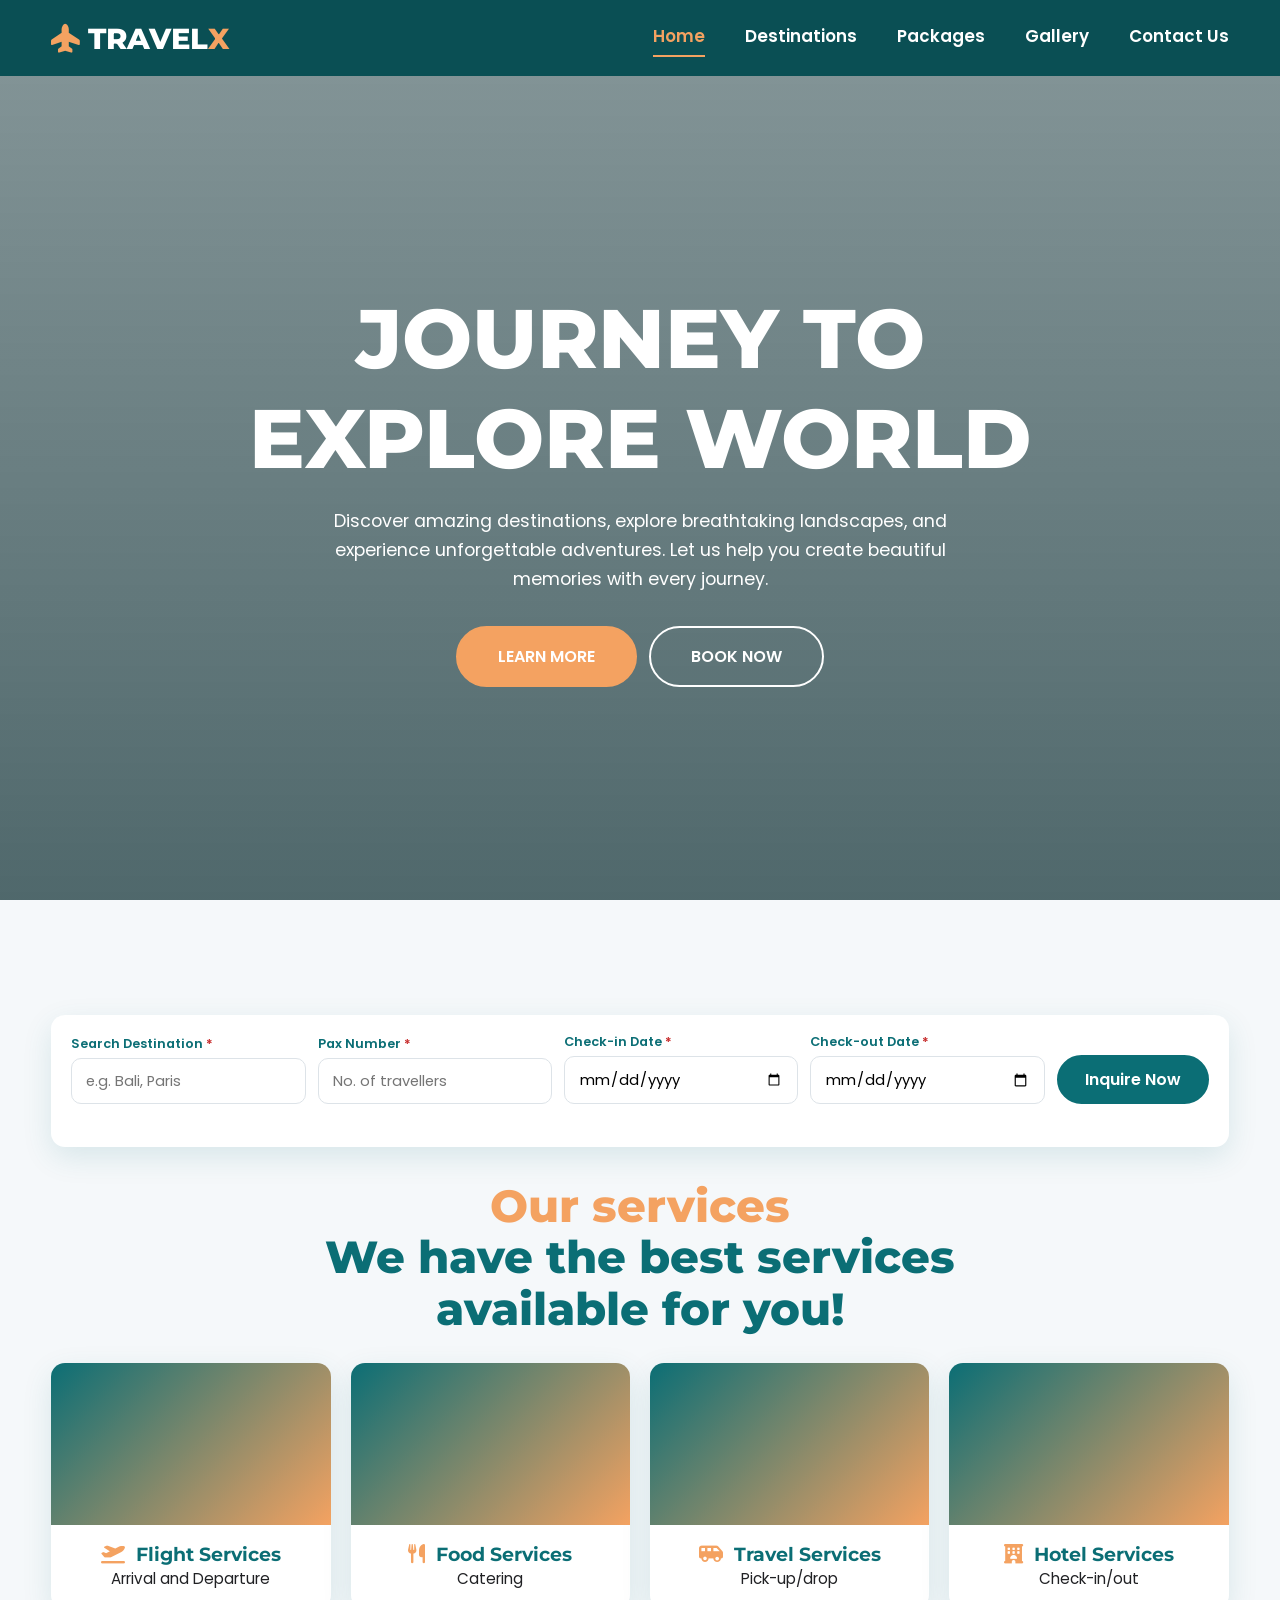
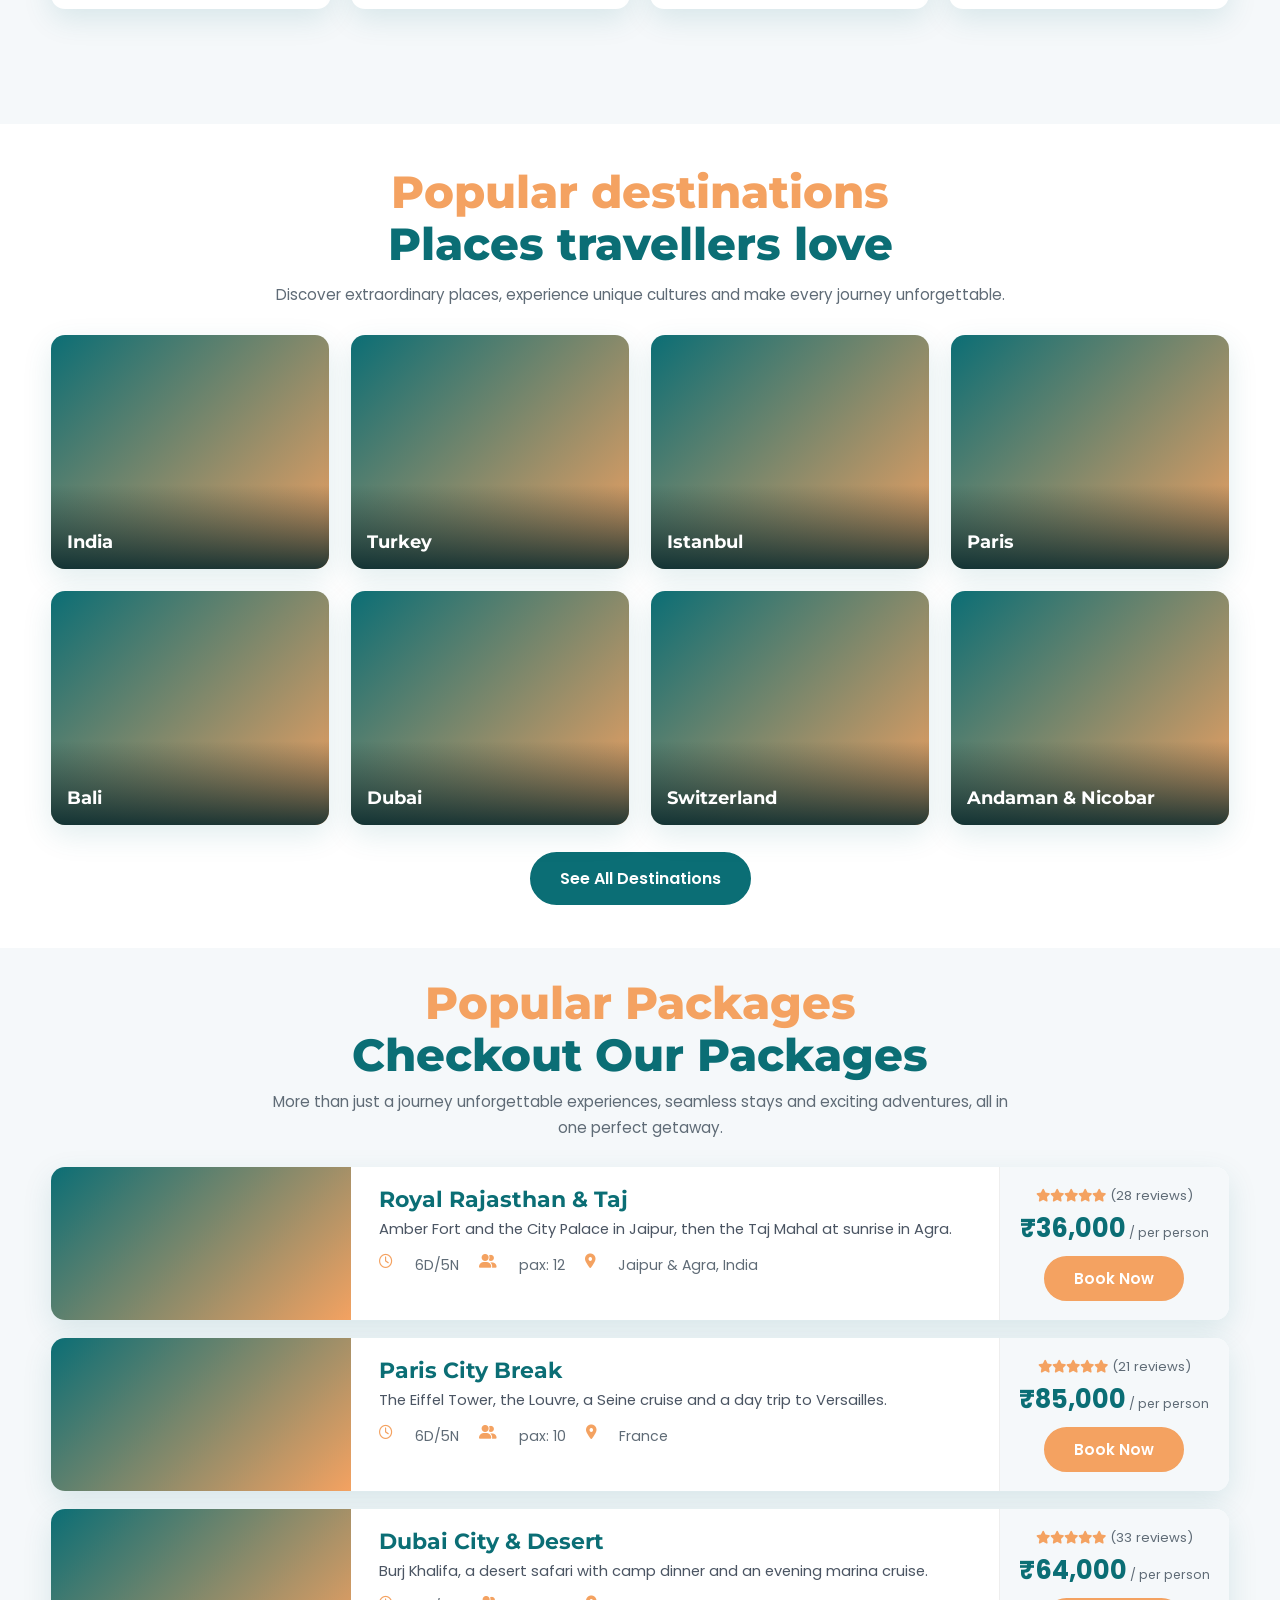
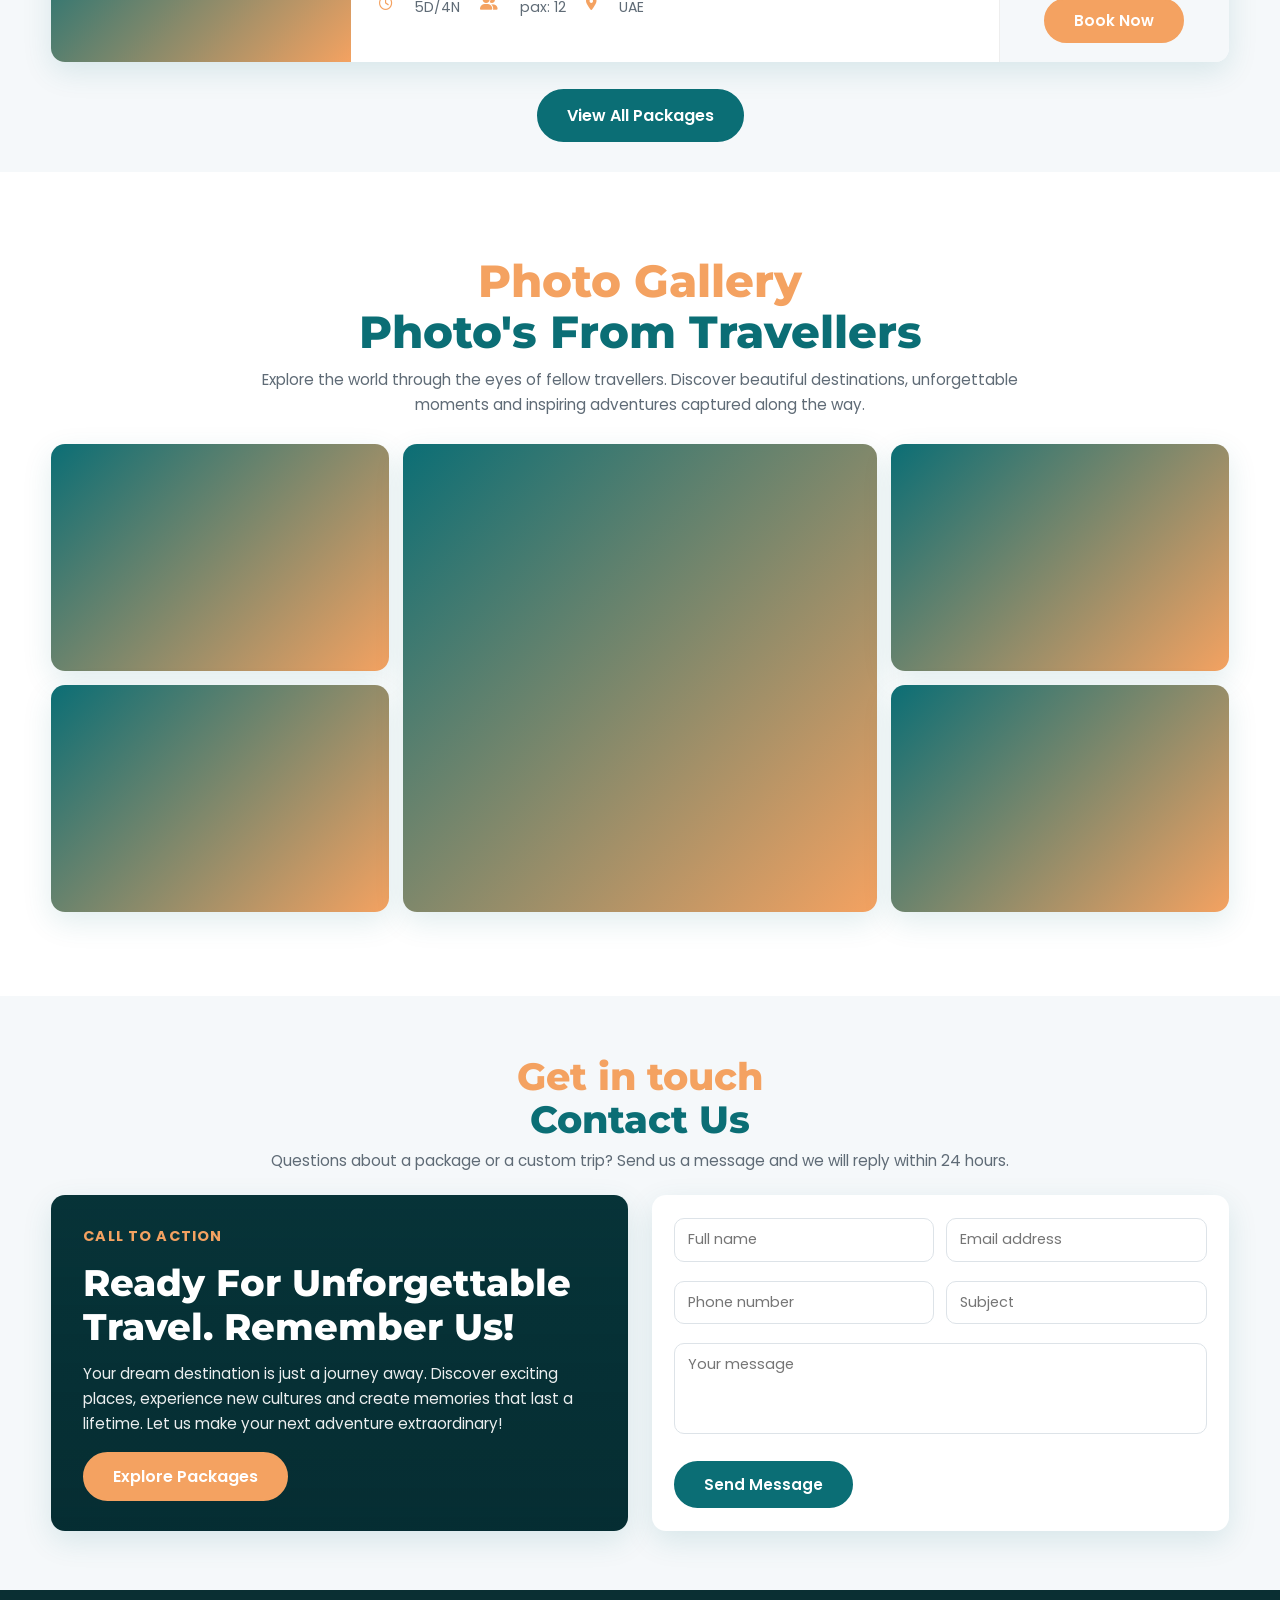
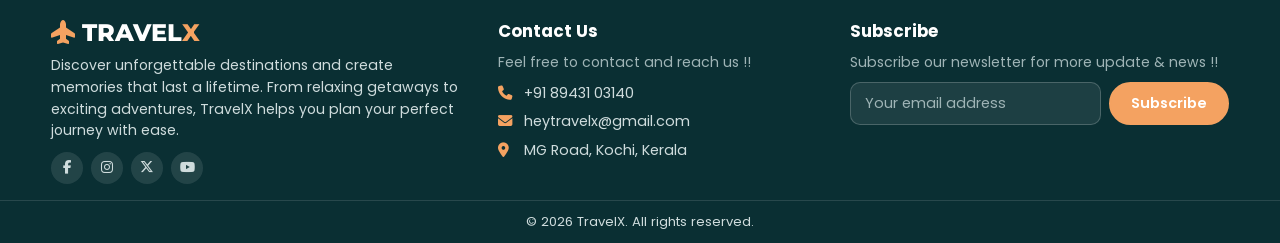
==== index.html @ 70c94019 "Initial commit - TravelX travel website" ====
<!DOCTYPE html>
<html lang="en">
<head>
<meta charset="UTF-8">
<meta name="viewport" content="width=device-width, initial-scale=1">
<title>Home | TravelX</title>
<meta name="description" content="TravelX – handcrafted travel packages and destinations worldwide.">
<link rel="icon" href="data:image/svg+xml,<svg xmlns=%22http://www.w3.org/2000/svg%22 viewBox=%220 0 100 100%22><text y=%22.9em%22 font-size=%2290%22>✈️</text></svg>">
<link rel="preconnect" href="https://fonts.googleapis.com">
<link rel="preconnect" href="https://fonts.gstatic.com" crossorigin>
<link href="https://fonts.googleapis.com/css2?family=Montserrat:wght@600;700;800&family=Poppins:wght@400;500;600&display=swap" rel="stylesheet">
<link rel="stylesheet" href="https://cdnjs.cloudflare.com/ajax/libs/font-awesome/6.5.1/css/all.min.css">
<link rel="stylesheet" href="assets/css/style.css">
</head>
<body>
<div id="site-header"></div>
<main>
<section class="hero" id="home" style="--img:url('https://images.unsplash.com/photo-1507525428034-b723cf961d3e?auto=format&fit=crop&w=1920&q=75')">
 <video class="hero-video" autoplay muted loop playsinline preload="auto" disablepictureinpicture aria-hidden="true" tabindex="-1" poster="https://images.unsplash.com/photo-1507525428034-b723cf961d3e?auto=format&fit=crop&w=1920&q=75">
  <source src="assets/video/home.mp4" type="video/mp4">
 </video>
 <div class="container"><h1 class="hero-title"><span class="line">Journey to</span><span class="line">explore world</span></h1>
 <p>Discover amazing destinations, explore breathtaking landscapes, and experience unforgettable adventures. Let us help you create beautiful memories with every journey.</p>
 <a class="btn lg" href="#enquiry">Learn More</a><a class="btn lg ghost" href="packages.html">Book Now</a></div>
</section>
<section class="enquiry" id="enquiry"><div class="container">
 <form class="enq-form reveal" id="inquiry-form" novalidate>
  <div><label for="dest">Search Destination <span class="req">*</span></label><input id="dest" name="dest" type="text" placeholder="e.g. Bali, Paris"></div>
  <div><label for="pax">Pax Number <span class="req">*</span></label><input id="pax" name="pax" type="number" min="1" max="50" placeholder="No. of travellers"></div>
  <div><label for="checkin">Check-in Date <span class="req">*</span></label><input id="checkin" name="checkin" type="date"></div>
  <div><label for="checkout">Check-out Date <span class="req">*</span></label><input id="checkout" name="checkout" type="date"></div>
  <button class="btn pri" type="submit">Inquire Now</button>
  <p class="enq-msg" role="alert"></p>
 </form>
 <div class="title"><span>Our services</span><h2>We have the best services available for you!</h2></div>
 <div class="grid services">
  <article class="card reveal"><div class="img"><img src="https://images.unsplash.com/photo-1436491865332-7a61a109cc05?auto=format&fit=crop&w=700&q=70" alt="Flight Services" loading="lazy"></div><div class="body"><h3><i class="fa-solid fa-plane-departure"></i> Flight Services</h3><p>Arrival and Departure</p></div></article>
  <article class="card reveal"><div class="img"><img src="https://images.unsplash.com/photo-1414235077428-338989a2e8c0?auto=format&fit=crop&w=700&q=70" alt="Food Services" loading="lazy"></div><div class="body"><h3><i class="fa-solid fa-utensils"></i> Food Services</h3><p>Catering</p></div></article>
  <article class="card reveal"><div class="img"><img src="https://images.unsplash.com/photo-1449965408869-eaa3f722e40d?auto=format&fit=crop&w=700&q=70" alt="Travel Services" loading="lazy"></div><div class="body"><h3><i class="fa-solid fa-van-shuttle"></i> Travel Services</h3><p>Pick-up/drop</p></div></article>
  <article class="card reveal"><div class="img"><img src="https://images.unsplash.com/photo-1566073771259-6a8506099945?auto=format&fit=crop&w=700&q=70" alt="Hotel Services" loading="lazy"></div><div class="body"><h3><i class="fa-solid fa-hotel"></i> Hotel Services</h3><p>Check-in/out</p></div></article>
 </div></div></section>
<section class="section" id="popular"><div class="container">
 <div class="title"><span>Popular destinations</span><h2>Places travellers love</h2><p>Discover extraordinary places, experience unique cultures and make every journey unforgettable.</p></div>
 <div class="loc-grid" id="home-dest"></div>
 <div class="center"><a class="btn pri" href="destinations.html?all=1">See All Destinations</a></div></div></section>
<section class="section alt pk-sec" id="featured"><div class="container">
 <div class="title"><span>Popular Packages</span><h2>Checkout Our Packages</h2><p>More than just a journey unforgettable experiences, seamless stays and exciting adventures, all in one perfect getaway.</p></div>
 <div class="pk-grid" id="home-pkg"></div>
 <div class="center"><button class="btn pri" id="home-pk-all" type="button" aria-expanded="false" aria-controls="home-pk-more">View All Packages</button></div></div></section>
<section class="section hide" id="home-pk-more"><div class="container">
 <div class="pk-grid" id="home-pk-rest"></div></div></section>
<section class="section" id="home-gallery"><div class="container">
 <div class="title"><span>Photo Gallery</span><h2>Photo's From Travellers</h2><p>Explore the world through the eyes of fellow travellers. Discover beautiful destinations, unforgettable moments and inspiring adventures captured along the way.
</p></div>
 <div class="gal5" id="home-gal"></div></div></section>
<section class="section alt" id="contact"><div class="container">
 <div class="title"><span>Get in touch</span><h2>Contact Us</h2><p>Questions about a package or a custom trip? Send us a message and we will reply within 24 hours.</p></div>
 <div class="cgrid">
  <aside class="cta" style="--img:url('https://images.unsplash.com/photo-1507525428034-b723cf961d3e?auto=format&fit=crop&w=1000&q=70')">
   <span class="eyebrow">Call To Action</span>
   <h2>Ready For Unforgettable Travel. Remember Us!</h2>
   <p>Your dream destination is just a journey away. Discover exciting places, experience new cultures   and create memories that last a lifetime. Let us make your next adventure extraordinary!
</p>
   <a class="btn" href="#featured">Explore Packages</a>
  </aside>
  <form id="contact-form" novalidate>
   <div class="fld"><input name="name" type="text" placeholder="Full name" aria-label="Full name"><span class="err"></span></div>
   <div class="fld"><input name="email" type="email" placeholder="Email address" aria-label="Email address"><span class="err"></span></div>
   <div class="fld"><input name="phone" type="tel" placeholder="Phone number" aria-label="Phone number"><span class="err"></span></div>
   <div class="fld"><input name="subject" type="text" placeholder="Subject" aria-label="Subject"><span class="err"></span></div>
   <div class="fld wide"><textarea name="message" rows="3" placeholder="Your message" aria-label="Your message"></textarea><span class="err"></span></div>
   <button class="btn pri" type="submit">Send Message</button>
   <p class="ok" role="status"></p>
  </form>
 </div></div></section>
</main>
<div class="modal" id="inq-modal" role="dialog" aria-modal="true" aria-labelledby="inq-title">
 <div class="modal-box">
  <div class="modal-ic"><i class="fa-solid fa-check"></i></div>
  <h2 id="inq-title">Your Travel Inquiry Has Been Submitted!</h2>
  <p>Thank you for choosing TravelX. Our travel consultant will contact you shortly with the best available packages.</p>
  <ul class="modal-sum">
   <li><span>Destination</span><b id="m-dest"></b></li>
   <li><span>Travellers</span><b id="m-pax"></b></li>
   <li><span>Check-in</span><b id="m-in"></b></li>
   <li><span>Check-out</span><b id="m-out"></b></li>
  </ul>
  <button class="btn pri" id="inq-back" type="button">Back to Home</button>
 </div>
</div>
<div id="site-footer"></div>
<script src="assets/js/script.js"></script>
</body>
</html>
---- assets/css/style.css ----
/* TravelX shared stylesheet (all pages) */
:root{--p:#0B6E75;--pd:#0A4F54;--s:#F4A261;--bg:#fff;--t:#202124;--l:#F5F8FA;--r:14px;--sh:0 10px 30px rgba(11,110,117,.12)}
*{box-sizing:border-box;margin:0;padding:0}
html{scroll-behavior:smooth}
body{font-family:'Poppins',sans-serif;color:var(--t);background:var(--bg);line-height:1.65}
h1,h2,h3{font-family:'Montserrat',sans-serif;font-weight:700;line-height:1.2}
img{max-width:100%;display:block}a{text-decoration:none;color:inherit}ul{list-style:none}
:focus-visible{outline:3px solid var(--s);outline-offset:2px}
.container{width:min(1180px,92%);margin:auto}
.section{padding:90px 0}.alt{background:var(--l)}.hide{display:none!important}
.title{text-align:center;max-width:620px;margin:0 auto 48px}
.title span{color:var(--s);font-weight:600;font-size:.85rem}
.title h2{font-size:2.4rem;color:var(--p);margin:6px 0 10px}
.center{text-align:center;margin-top:40px}

/* Buttons */
.btn{display:inline-block;padding:12px 28px;border-radius:50px;border:2px solid var(--s);background:var(--s);color:#fff;font:600 1rem 'Poppins',sans-serif;cursor:pointer;transition:.3s}
.btn:hover{transform:translateY(-3px);box-shadow:0 8px 20px rgba(244,162,97,.4)}
.btn.ghost{background:transparent;border-color:#fff}.btn.ghost:hover{background:#fff;color:var(--p)}
.btn.lg{padding:16px 40px;text-transform:uppercase}
.btn.pri{background:var(--p);border-color:var(--p)}.btn.pri:hover{box-shadow:0 8px 20px rgba(11,110,117,.35)}

/* Header: one formal row (logo left, menu right), sticky, solid dark teal */
#site-header{position:sticky;top:0;z-index:50}
.header{background:var(--pd);color:#fff;transition:box-shadow .3s}
.header.solid{box-shadow:0 4px 18px rgba(0,0,0,.25)}
.nav{display:flex;justify-content:space-between;align-items:center;height:76px}
.logo{font:800 1.8rem 'Montserrat',sans-serif;text-transform:uppercase;color:#fff}
.logo i,.logo span{color:var(--s)}
#menu{display:flex;gap:40px}
#menu a{color:#fff;font-weight:600;font-size:1.05rem;padding:4px 0;border-bottom:2px solid transparent;transition:.3s}
#menu a:hover,#menu a.active{color:var(--s);border-color:var(--s)}
.burger{display:none;position:relative;z-index:2;background:none;border:0;color:#fff;font-size:1.6rem;cursor:pointer}

/* Hero & banner */
.hero,.banner{color:#fff;text-align:center;background:linear-gradient(rgba(5,40,45,.55),rgba(5,40,45,.7)),var(--img) center/cover}
.hero{min-height:calc(100vh - 76px);min-height:calc(100svh - 76px);display:flex;align-items:center;padding:70px 0;position:relative;overflow:hidden;background:var(--img) center/cover} /* --img = fallback photo */
.hero-video{position:absolute;inset:0;z-index:0;width:100%;height:100%;object-fit:cover;pointer-events:none;transform:translateZ(0);opacity:0;transition:opacity 1.5s ease}
.hero-video.ready{opacity:1}
.hero::before{content:"";position:absolute;inset:0;z-index:1;pointer-events:none;background:linear-gradient(rgba(5,40,45,.5),rgba(5,40,45,.7))} /* dark overlay */
.hero .container{position:relative;z-index:2}
/* Smooth fade + slide-up: heading lines on load (and again on hover), then text and buttons.
   Buttons use "backwards" (not "both") so the end state doesn't block their hover lift. */
@keyframes rise{from{opacity:0;transform:translateY(32px)}to{opacity:1;transform:none}}
.hero-title{display:inline-block;cursor:default}
.hero-title .line{display:block;animation:rise .9s cubic-bezier(.22,1,.36,1) both}
.hero-title .line:nth-child(2){animation-delay:.15s}
.hero p,.hero .btn{animation:rise .9s cubic-bezier(.22,1,.36,1) .5s backwards}
.hero h1{font-size:clamp(2.4rem,6.5vw,5.2rem);font-weight:800;text-transform:uppercase}
.hero p{max-width:700px;margin:18px auto 32px;font-size:1.1rem}
.hero .btn+.btn{margin-left:12px}
.banner{padding:90px 0 80px}.banner h1{font-size:clamp(2.2rem,5vw,3.4rem)}.banner p{max-width:560px;margin:10px auto 0}

/* Forms */
input,select,textarea{width:100%;padding:13px 16px;border:1.5px solid #dde3e8;border-radius:10px;font:inherit;background:#fff}
input:focus,select:focus,textarea:focus{outline:0;border-color:var(--p)}
.toolbar{max-width:480px;margin:0 auto 24px} /* old destination search box: delete if no page uses it */

/* Enquiry + services: sized with vh so the whole block fits one screen under the header */
.enquiry{min-height:calc(100vh - 76px);min-height:calc(100svh - 76px);display:flex;align-items:center;padding:3vh 0;background:var(--l);scroll-margin-top:76px}
.enq-form{display:grid;grid-template-columns:repeat(4,1fr) auto;gap:12px;align-items:end;background:#fff;padding:16px 20px;border-radius:var(--r);box-shadow:var(--sh);margin-bottom:clamp(16px,4vh,34px)}
.enq-form>div{min-width:0}
.enq-form label{display:block;margin-bottom:4px;font-size:.8rem;font-weight:600;color:var(--p)}
.enq-form input{padding:10px 14px;font-size:.92rem}.enq-form .btn{padding:10px 26px}
.req{color:#c62828}
.enq-msg{grid-column:1/-1;min-height:1.1em;color:#c62828;font-size:.82rem}
.enquiry .title{max-width:820px;margin-bottom:clamp(14px,3.5vh,28px)}
.enquiry .title span{font-size:clamp(.9rem,2vh,1.1rem);font-weight:700}
.enquiry .title h2{font-size:clamp(1.7rem,5vh,2.7rem);font-weight:800;margin:4px 0 0}
/* Four service cards in ONE row at every width (selectors prefixed so they beat the .card rules below) */
.enquiry .services{grid-template-columns:repeat(4,1fr);gap:20px}
.enquiry .services .img{height:clamp(110px,22vh,230px)}
.enquiry .services .body{padding:18px 14px;text-align:center}
.enquiry .services h3{font-size:1.2rem}.enquiry .services p{font-size:.95rem}.enquiry .services h3 i{color:var(--s);margin-right:6px}

/* Inquiry confirmation popup */
.modal{position:fixed;inset:0;z-index:120;display:none;align-items:center;justify-content:center;padding:20px;background:rgba(5,40,45,.72)}
.modal.open{display:flex}
.modal-box{width:100%;max-width:480px;max-height:92vh;overflow:auto;background:#fff;border-radius:18px;padding:36px 30px;text-align:center;box-shadow:0 25px 60px rgba(0,0,0,.35);animation:pop .4s cubic-bezier(.22,1,.36,1)}
@keyframes pop{from{opacity:0;transform:translateY(24px) scale(.96)}to{opacity:1;transform:none}}
.modal-ic{width:68px;height:68px;margin:0 auto 16px;border-radius:50%;background:var(--p);color:#fff;display:grid;place-items:center;font-size:1.8rem}
.modal-box h2{font-size:1.45rem;color:var(--p);margin-bottom:10px}.modal-box>p{color:#4b5563;margin-bottom:20px}
.modal-sum{margin-bottom:24px;padding:4px 18px;background:var(--l);border-radius:12px;text-align:left}
.modal-sum li{display:flex;justify-content:space-between;gap:14px;padding:10px 0;border-bottom:1px solid #e3eaee}
.modal-sum li:last-child{border:0}.modal-sum span{color:#5f6b76}.modal-sum b{text-align:right;word-break:break-word}

/* Cards */
.grid{display:grid;grid-template-columns:repeat(auto-fill,minmax(300px,1fr));gap:28px}
.reveal{opacity:0;transform:translateY(30px);transition:opacity .8s,transform .8s}
.reveal.in{opacity:1;transform:none;transition:opacity .8s,transform .3s}
.card{background:#fff;border-radius:var(--r);overflow:hidden;box-shadow:var(--sh)}
.card.reveal.in:hover{transform:translateY(-8px)}
.card .img{position:relative;overflow:hidden;height:230px;background:linear-gradient(135deg,var(--p),var(--s))}
.card img{width:100%;height:100%;object-fit:cover;transition:transform .6s}.card:hover img{transform:scale(1.1)}
.badge{position:absolute;top:14px;left:14px;background:var(--s);color:#fff;padding:3px 14px;border-radius:50px;font-size:.78rem;font-weight:600;text-transform:capitalize}
.card .body{padding:22px}.card h3{font-size:1.35rem;color:var(--p)}
.loc{color:#5f6b76;font-size:.88rem;margin:4px 0 10px}.loc i{color:var(--s)}
.meta{display:flex;justify-content:space-between;align-items:center;margin-top:16px;padding-top:14px;border-top:1px solid #eee}
.price{font-size:1.3rem;font-weight:700;color:var(--p)}.price small{font-size:.75rem;color:#5f6b76;font-weight:400}
.feats{display:flex;flex-wrap:wrap;gap:8px;margin-top:12px} /* old package chips: delete the two .feats lines if no page uses them */
.feats li{background:var(--l);padding:2px 12px;border-radius:50px;font-size:.78rem}.feats i{color:var(--p);margin-right:4px}
.empty{grid-column:1/-1;text-align:center;color:#5f6b76}

/* Popular destinations (home): bigger matching headings, smaller subtext, 4x2 image cards */
#popular .title{max-width:760px}
#popular .title span,#popular .title h2{display:block;font:800 clamp(2rem,4.5vw,3rem)/1.15 'Montserrat',sans-serif}
#popular .title span{color:var(--s)}
#popular .title h2{color:var(--p);margin:0 0 12px}
#popular .title p{font-size:.95rem;color:#5f6b76}
.loc-grid{display:grid;grid-template-columns:repeat(4,1fr);gap:22px}
.lc{position:relative;display:block;aspect-ratio:3/4;border-radius:var(--r);overflow:hidden;background:linear-gradient(135deg,var(--p),var(--s));box-shadow:var(--sh)}
.lc img{width:100%;height:100%;object-fit:cover;transition:transform .6s}
.lc:hover img{transform:scale(1.1)}
.lc.reveal.in:hover{transform:translateY(-8px)}
.lc span{position:absolute;left:0;right:0;bottom:0;padding:46px 16px 16px;color:#fff;background:linear-gradient(transparent,rgba(5,40,45,.88))}
.lc b{display:block;font:700 1.15rem 'Montserrat',sans-serif}
.lc small{display:block;font:500 .85rem 'Poppins',sans-serif;color:var(--s)}

#more-wrap{scroll-margin-top:76px}
#more-wrap .lc{aspect-ratio:4/3}
@media(min-width:1001px){
 /* Popular destinations fits one screen: heading + 2 rows of 4 cards + button */
 #popular{min-height:calc(100vh - 76px);min-height:calc(100svh - 76px);display:flex;align-items:center;padding:3vh 0}
 #popular .title{margin-bottom:clamp(14px,3vh,30px)}
 #popular .title span,#popular .title h2{font-size:clamp(1.7rem,5vh,2.8rem)}
 #popular .title p{font-size:clamp(.8rem,1.9vh,.95rem)}
 #popular .lc{aspect-ratio:auto;height:clamp(130px,26vh,270px)}
 #popular .lc span{padding:clamp(24px,5vh,46px) 16px clamp(8px,1.8vh,16px)}
 #popular .center{margin-top:clamp(14px,3vh,30px)}
}

/* Packages: shared by the home page (#featured) and the Packages page (#pk-top).
   Row layout: photo | details | rating + price + Book Now */
.pk-sec .title{max-width:760px}
.pk-sec .title span,.pk-sec .title h1,.pk-sec .title h2{display:block;font:800 clamp(2rem,4.5vw,3rem)/1.15 'Montserrat',sans-serif}
.pk-sec .title span{color:var(--s)}
.pk-sec .title h1,.pk-sec .title h2{color:var(--p);margin:0 0 12px}
.pk-sec .title p{font-size:.95rem;color:#5f6b76}
#pk-top,#pk-more,#featured,#home-pk-more{scroll-margin-top:76px}

.pk-grid{display:flex;flex-direction:column;gap:20px}
.pk{display:grid;grid-template-columns:300px 1fr 230px;background:#fff;border-radius:var(--r);overflow:hidden;box-shadow:var(--sh)}
.pk.reveal.in:hover{transform:translateY(-6px)}
.pk .img{position:relative;overflow:hidden;min-height:190px;background:linear-gradient(135deg,var(--p),var(--s))}
.pk .img img{position:absolute;inset:0;width:100%;height:100%;object-fit:cover;transition:transform .6s}
.pk:hover .img img{transform:scale(1.08)}
.pk .info{padding:22px 28px;display:flex;flex-direction:column;justify-content:center;min-width:0}
.pk h3{font-size:1.35rem;color:var(--p)}
.pk .desc{margin:8px 0 14px;font-size:.92rem;color:#4b5563;display:-webkit-box;-webkit-line-clamp:2;-webkit-box-orient:vertical;overflow:hidden}
.pm{display:flex;flex-wrap:wrap;gap:8px 20px;font-size:.88rem;color:#5f6b76}
.pm i{color:var(--s);margin-right:6px}
.pk .buy{padding:22px;border-left:1px solid #eee;display:flex;flex-direction:column;align-items:center;justify-content:center;text-align:center;gap:6px;background:var(--l)}
.rate{font-size:.82rem;color:#5f6b76}
.rate .stars{font-size:.8rem;margin-right:4px}
.pk .price{font-size:1.6rem;line-height:1.2;white-space:nowrap}
.pk .price small{font-size:.78rem}
.pk .btn{padding:9px 28px;font-size:.95rem;margin-top:6px}
#home-pk-more,#pk-more{padding-top:60px}

/* Desktop: heading + 3 rows + button fit one screen under the header */
@media(min-width:1001px){
 .pk-sec{min-height:calc(100vh - 76px);min-height:calc(100svh - 76px);display:flex;align-items:center;padding:3vh 0}
 .pk-sec .title{margin-bottom:clamp(14px,3vh,30px)}
 .pk-sec .title span,.pk-sec .title h1,.pk-sec .title h2{font-size:clamp(1.7rem,5vh,2.8rem)}
 .pk-sec .title h1,.pk-sec .title h2{margin-bottom:8px}
 .pk-sec .title p{font-size:clamp(.8rem,1.9vh,.95rem)}
 .pk-sec .pk-grid{gap:clamp(10px,2vh,20px)}
 .pk-sec .pk .img{min-height:clamp(100px,17vh,175px)}
 .pk-sec .pk .info{padding:clamp(10px,1.8vh,22px) 28px}
 .pk-sec .pk .desc{margin:4px 0 clamp(6px,1.4vh,14px)}
 .pk-sec .pk .buy{padding:clamp(10px,1.8vh,22px)}
 .pk-sec .pk .price{font-size:clamp(1.2rem,3vh,1.6rem)}
 .pk-sec .center{margin-top:clamp(14px,3vh,30px)}
}
/* Tablet: photo + details side by side, price bar underneath */
@media(max-width:1000px){
 .pk{grid-template-columns:240px 1fr}
 .pk .buy{grid-column:1/-1;flex-direction:row;justify-content:space-between;border-left:0;border-top:1px solid #eee;padding:14px 22px;flex-wrap:wrap}
 .pk .btn{margin-top:0}
}
/* Phone: stacked */
@media(max-width:600px){
 .pk{grid-template-columns:1fr}
 .pk .img{min-height:0;height:190px}
 .pk .info{padding:18px}
}

/* Location detail page */
.d-hero{background-color:var(--pd);min-height:62vh;display:flex;align-items:center}
.d-hero .back{display:inline-block;margin-bottom:12px;font-weight:600;color:var(--s)}.d-hero .back:hover{text-decoration:underline}
.d-hero h1{font-size:clamp(2.6rem,7vw,5rem);font-weight:800;text-transform:uppercase}
.d-sub{color:var(--s);font-weight:600;letter-spacing:.08em;text-transform:uppercase;margin:6px 0 0}
.d-tag{max-width:680px;margin:16px auto 30px;font-size:1.1rem}
.d-hero .btn+.btn{margin-left:12px}
.eyebrow{color:var(--s);font-weight:600;font-size:.85rem}
.split h3{color:var(--p)}
.about{max-width:820px;margin:0 auto;text-align:center}.about h2{color:var(--p);font-size:2.2rem;margin:6px 0 14px}.about p{margin-bottom:14px;font-size:1.05rem;text-align:left}
#places{scroll-margin-top:76px}
.pl-grid{grid-template-columns:repeat(auto-fit,minmax(250px,1fr))}
.pl{position:relative;background:#fff;border-radius:var(--r);padding:34px 24px 26px;box-shadow:var(--sh);border-top:5px solid var(--s);overflow:hidden}
.pl.reveal.in:hover{transform:translateY(-8px)}
.pl h3{color:var(--p);font-size:1.25rem;margin-bottom:8px;position:relative}
.pl p{color:#4b5563;font-size:.95rem;position:relative}
.d-stats{background:linear-gradient(135deg,var(--pd),var(--p));color:#fff;padding:90px 0}
.d-stats .title h2{color:#fff}.d-stats .center{margin-top:34px}
.stat-row{display:grid;grid-template-columns:repeat(2,1fr);gap:22px;max-width:760px;margin:0 auto}
.stat{background:rgba(255,255,255,.1);border:1px solid rgba(255,255,255,.22);border-radius:var(--r);padding:32px 20px;text-align:center}
.stat i{font-size:2rem;color:var(--s)}
.stat small{display:block;margin:8px 0 4px;opacity:.85}
.stat b{display:block;font:800 1.7rem 'Montserrat',sans-serif}
#related .lc{aspect-ratio:4/3}
@media(max-width:700px){.stat-row{grid-template-columns:1fr}.d-hero .btn+.btn{margin:12px 0 0}.d-stats{padding:60px 0}}

/* Filters */
.filters{display:flex;flex-wrap:wrap;gap:10px;justify-content:center;margin-bottom:34px}
.filters button{padding:9px 22px;border-radius:50px;border:1.5px solid var(--p);background:#fff;color:var(--p);cursor:pointer;font:inherit;transition:.3s}
.filters button.on,.filters button:hover{background:var(--p);color:#fff}

/* Info boxes, testimonials, split, stats, team */
.cols{display:grid;grid-template-columns:repeat(auto-fit,minmax(240px,1fr));gap:26px}
.box{background:#fff;padding:32px 26px;border-radius:var(--r);box-shadow:var(--sh);text-align:center}
.box>i{font-size:2rem;color:var(--s);margin-bottom:14px}.box h3{color:var(--p);font-size:1.2rem;margin-bottom:8px}
.quote{text-align:left}.stars{color:var(--s)}.quote p{font-style:italic;margin:12px 0}
.who{display:flex;gap:12px;align-items:center}.who img{width:50px;height:50px;border-radius:50%;object-fit:cover}.who small{color:#5f6b76}
.split{display:grid;grid-template-columns:1fr 1fr;gap:50px;align-items:center}
.split>img{border-radius:var(--r);box-shadow:var(--sh)}.split h2{color:var(--p);font-size:2.2rem;margin-bottom:14px}.split p{margin-bottom:12px}
.stats{background:var(--p);color:#fff;text-align:center;padding:60px 0}
.stats b{display:block;font:700 2.8rem 'Montserrat',serif;color:var(--s)}
.team .img{height:290px}.team .body{text-align:center}.team small{color:#5f6b76}

/* Gallery & lightbox */
.gal{columns:3 260px;column-gap:16px}
.gal figure{position:relative;margin-bottom:16px;border-radius:12px;overflow:hidden;cursor:pointer;break-inside:avoid;background:linear-gradient(135deg,var(--p),var(--s));min-height:120px}
.gal img{width:100%;transition:transform .5s}.gal figure:hover img{transform:scale(1.08)}
.gal figcaption{position:absolute;inset:0;display:flex;align-items:flex-end;padding:18px;color:#fff;font-weight:600;background:linear-gradient(transparent 50%,rgba(11,110,117,.88));opacity:0;transition:.4s}
.gal figure:hover figcaption{opacity:1}
.lb{position:fixed;inset:0;background:rgba(0,0,0,.93);z-index:100;display:none;align-items:center;justify-content:center}
.lb.open{display:flex}.lb img{max-width:88vw;max-height:80vh;border-radius:8px}
.lb button{position:absolute;width:48px;height:48px;border:0;border-radius:50%;background:rgba(255,255,255,.18);color:#fff;font-size:1.2rem;cursor:pointer}
.lb button:hover{background:var(--s)}.lb .x{top:24px;right:24px}.lb .pv{left:20px}.lb .nx{right:20px}
.lb p{position:absolute;bottom:22px;color:#fff}

/* Newsletter */
.news{background:var(--p);color:#fff;text-align:center;padding:80px 0}.news h2{font-size:2.2rem}
.news form{display:flex;gap:10px;max-width:520px;margin:22px auto 0}.news p.msg{margin-top:12px;min-height:1.6em;color:var(--s)}

/* Contact */
.cgrid{display:grid;grid-template-columns:1fr 1.4fr;gap:40px}
.info li{display:flex;gap:16px;margin-bottom:22px}
.info i.ic{width:46px;height:46px;border-radius:50%;background:var(--p);color:#fff;display:grid;place-items:center;flex:none}
.fld{margin-bottom:14px}.err{display:block;color:#c62828;font-size:.8rem;min-height:1.2em}
.fld.bad input,.fld.bad textarea{border-color:#c62828}
.ok{display:none;background:#e6f6ee;color:#146c43;padding:14px;border-radius:10px;margin-top:12px}
.map{width:100%;height:380px;border:0;border-radius:var(--r);margin-top:40px}

/* Services row shrinks on smaller screens but never wraps */
@media(max-width:860px){.enquiry .services{gap:10px}.enquiry .services .img{height:90px}.enquiry .services .body{padding:10px 6px}.enquiry .services h3{font-size:.9rem}.enquiry .services p{font-size:.78rem}}
@media(max-width:520px){.enquiry .services{gap:6px}.enquiry .services .img{display:none}.enquiry .services .body{padding:14px 4px}.enquiry .services h3{font-size:.76rem}.enquiry .services h3 i{display:block;margin:0 0 6px;font-size:1.4rem}.enquiry .services p{font-size:.68rem}}

/* Footer */
.footer{background:#0a2f33;color:#cfdcdd;padding:70px 0 0}
.fgrid{display:grid;grid-template-columns:2fr 1fr 1fr 1.4fr;gap:36px}
.footer h4{color:#fff;margin-bottom:16px}.footer li{margin-bottom:8px}.footer a:hover{color:var(--s)}
.footer .logo{display:inline-block;margin-bottom:12px}
.social{display:flex;gap:10px;margin-top:14px}
.main .social a,.social a{width:38px;height:38px;border-radius:50%;background:rgba(255,255,255,.1);display:grid;place-items:center}
.social a:hover{background:var(--s);color:#fff}
.copy{border-top:1px solid rgba(255,255,255,.12);margin-top:40px;padding:18px 0;text-align:center;font-size:.88rem}
.top{position:fixed;right:24px;bottom:24px;width:46px;height:46px;border:0;border-radius:50%;background:var(--s);color:#fff;cursor:pointer;opacity:0;pointer-events:none;transition:.3s;z-index:40}
.top.show{opacity:1;pointer-events:auto}

/* Responsive */
@media(max-width:860px){
 .burger{display:block}
 /* closed menu is also visibility:hidden so its links can't be reached with the keyboard */
 #menu{position:fixed;top:0;right:-100%;width:260px;height:100vh;height:100dvh;background:var(--pd);flex-direction:column;gap:20px;padding:90px 30px;transition:right .4s,visibility .4s;visibility:hidden}
 #menu.open{right:0;visibility:visible}
 .split,.cgrid{grid-template-columns:1fr}.fgrid{grid-template-columns:1fr 1fr}
 .section{padding:60px 0}.banner{padding:70px 0 60px}
}
@media(max-width:1000px){
 .enq-form{grid-template-columns:1fr 1fr}.enq-form .btn{grid-column:1/-1}
 .loc-grid{grid-template-columns:repeat(2,1fr);gap:14px}
}
@media(max-width:520px){
 .fgrid{grid-template-columns:1fr}.news form{flex-direction:column}.hero .btn+.btn{margin:12px 0 0}
 .enq-form{grid-template-columns:1fr}
 .lc span{padding:34px 10px 12px}.lc b{font-size:.95rem}.lc small{font-size:.75rem}
}
@media(prefers-reduced-motion:reduce){.hero-video{display:none}*{transition:none!important;animation:none!important;scroll-behavior:auto!important}.reveal{opacity:1;transform:none}}
main .social a{background:var(--p);color:#fff}

/* ===== Packages upgrade ===== */
/* Exact ₹ rendering: fonts with a real rupee glyph first */
.price{font-family:'Poppins','Noto Sans','Segoe UI',Arial,sans-serif}

/* Packages: keep heading + 3 cards + button in one window on short screens */
@media(min-width:1001px) and (max-height:760px){
 .pk-sec .title p{display:none}
 .pk-sec .pk .desc{-webkit-line-clamp:1}
 .pk-sec .pk .img{min-height:clamp(90px,15vh,150px)}
 .pk-sec .pk h3{font-size:1.15rem}
}
/* ===== Unified section headings + home gallery (5-image mosaic) ===== */
.enquiry .title,#popular .title,#home-gallery .title{max-width:760px}
.enquiry .title span,.enquiry .title h2,
#home-gallery .title span,#home-gallery .title h2{display:block;font:800 clamp(2rem,4.5vw,3rem)/1.15 'Montserrat',sans-serif}
.enquiry .title span,#home-gallery .title span{color:var(--s)}
.enquiry .title h2,#home-gallery .title h2{color:var(--p);margin:0 0 12px}
#home-gallery .title p{font-size:.95rem;color:#5f6b76}

/* Gallery 2-1-2: two photos on the left, one tall photo in the middle, two on the right */
#home-gallery{scroll-margin-top:76px}
.gal5{display:grid;grid-template-columns:1fr 1.4fr 1fr;grid-template-rows:1fr 1fr;gap:14px;height:clamp(260px,52vh,520px)}
.gal5 figure{margin:0;position:relative;overflow:hidden;border-radius:var(--r);box-shadow:var(--sh);background:linear-gradient(135deg,var(--p),var(--s));cursor:default}
.gal5 figure:nth-child(1){grid-area:1/1}
.gal5 figure:nth-child(2){grid-area:2/1}
.gal5 figure:nth-child(3){grid-area:1/2/3/3}
.gal5 figure:nth-child(4){grid-area:1/3}
.gal5 figure:nth-child(5){grid-area:2/3}
.gal5 img{width:100%;height:100%;object-fit:cover}

@media(min-width:1001px){
 /* Services block and Gallery each fit one screen under the header */
 .enquiry .title span,.enquiry .title h2,
 #home-gallery .title span,#home-gallery .title h2{font-size:clamp(1.7rem,5vh,2.8rem)}
 .enquiry .title h2,#home-gallery .title h2{margin-bottom:8px}
 .enquiry .services .img{height:clamp(90px,18vh,200px)}
 #home-gallery{min-height:calc(100vh - 76px);min-height:calc(100svh - 76px);display:flex;align-items:center;padding:3vh 0}
 #home-gallery .container{width:min(1180px,92%)}
 #home-gallery .title{margin-bottom:clamp(14px,3vh,30px)}
 #home-gallery .title p{font-size:clamp(.8rem,1.9vh,.95rem)}
}
@media(min-width:1001px) and (max-height:760px){
 #home-gallery .title p{display:none}
 .gal5{height:clamp(220px,50vh,420px)}
}
/* Tablet / phone: tall photo on top, four below in 2 columns */
@media(max-width:1000px){
 .gal5{grid-template-columns:1fr 1fr;grid-template-rows:28vh 18vh 18vh;height:auto}
 .gal5 figure:nth-child(3){grid-area:1/1/2/3}
 .gal5 figure:nth-child(1){grid-area:2/1}
 .gal5 figure:nth-child(2){grid-area:2/2}
 .gal5 figure:nth-child(4){grid-area:3/1}
 .gal5 figure:nth-child(5){grid-area:3/2}
}

/* ===== Home Contact Us section ===== */
#popular,#contact,#home{scroll-margin-top:76px}
#contact .title{max-width:760px}
#contact .title span,#contact .title h2{display:block;font:800 clamp(2rem,4.5vw,3rem)/1.15 'Montserrat',sans-serif}
#contact .title span{color:var(--s)}
#contact .title h2{color:var(--p);margin:0 0 12px}
#contact .title p{font-size:.95rem;color:#5f6b76}
.info a:hover{color:var(--p)}

/* ===== Contact (form left, CTA right) + compact footer with newsletter ===== */
:root{--fh:230px} /* approx footer height; used to fit contact + footer in one screen */

/* Compact contact form */
#contact{padding:40px 0}
#contact .title{margin-bottom:22px}
#contact .title p{margin:0}
#contact #contact-form{display:grid;grid-template-columns:1fr 1fr;gap:0 12px;align-content:center;background:#fff;padding:20px 22px;border-radius:var(--r);box-shadow:var(--sh)}
#contact #contact-form .fld{margin-bottom:6px}
#contact #contact-form .fld.wide,#contact #contact-form .ok{grid-column:1/-1}
#contact #contact-form input,#contact #contact-form textarea{padding:9px 13px;font-size:.9rem}
#contact #contact-form textarea{resize:none}
#contact #contact-form .err{font-size:.72rem;min-height:1.1em}
#contact #contact-form .btn{justify-self:start;padding:10px 28px;font-size:.95rem}
#contact #contact-form .ok{margin-top:10px;padding:10px 14px;font-size:.88rem}

/* Call to action */
.cta{display:flex;flex-direction:column;justify-content:center;align-items:flex-start;gap:12px;padding:30px 32px;border-radius:var(--r);color:#fff;box-shadow:var(--sh);
 background:linear-gradient(rgba(5,40,45,.72),rgba(5,40,45,.86)),var(--img) center/cover,var(--pd)}
.cta .eyebrow{font-size:.9rem;font-weight:700;text-transform:uppercase;letter-spacing:.08em}
.cta h2{font-size:clamp(1.6rem,3vw,2.3rem);font-weight:800;color:#fff}
.cta p{font-size:.95rem;opacity:.92}
.cta .btn{margin-top:4px;padding:10px 28px}

@media(min-width:861px){#contact .cgrid{grid-template-columns:1fr 1fr;gap:24px;align-items:stretch}}
@media(min-width:1001px){
 /* contact section + footer = one screen under the header */
 #contact{min-height:calc(100vh - 76px - var(--fh));min-height:calc(100svh - 76px - var(--fh));display:flex;align-items:center;padding:3vh 0}
 #contact .title{margin-bottom:clamp(12px,2.5vh,24px)}
 #contact .title span,#contact .title h2{font-size:clamp(1.5rem,4.2vh,2.4rem)}
 #contact .title h2{margin-bottom:6px}
}
@media(min-width:1001px) and (max-height:760px){#contact .title p{display:none}}
@media(max-width:520px){#contact #contact-form{grid-template-columns:1fr}.cta{padding:24px 20px}}

/* Footer: about | contact | subscribe */
.footer{padding:28px 0 0}
.fgrid3{display:grid;grid-template-columns:1.3fr 1fr 1.2fr;gap:36px}
.footer .logo{font-size:1.5rem;margin-bottom:8px}
.footer p{font-size:.88rem;line-height:1.55}
.footer h4{margin-bottom:6px;font-size:1.05rem}
.footer .f-note{margin-bottom:8px;color:#9fb4b6}
.footer li{margin-bottom:5px;font-size:.9rem}
.footer li i{color:var(--s);margin-right:8px;width:14px}
.footer .social{margin-top:10px;gap:8px}
.footer .social a{width:32px;height:32px;font-size:.85rem}
.f-news{display:flex;gap:8px}
.f-news input{background:rgba(255,255,255,.08);border-color:rgba(255,255,255,.2);color:#fff;padding:9px 14px;font-size:.9rem}
.f-news input::placeholder{color:#9fb4b6}
.f-news .btn{padding:9px 20px;font-size:.9rem;white-space:nowrap}
.footer .msg{min-height:1.2em;margin-top:6px;color:var(--s);font-size:.82rem}
.footer .copy{margin-top:16px;padding:10px 0;font-size:.82rem}
@media(max-width:860px){.fgrid3{grid-template-columns:1fr 1fr}.fgrid3>div:first-child{grid-column:1/-1}}
@media(max-width:520px){.fgrid3{grid-template-columns:1fr}.f-news{flex-direction:column}}
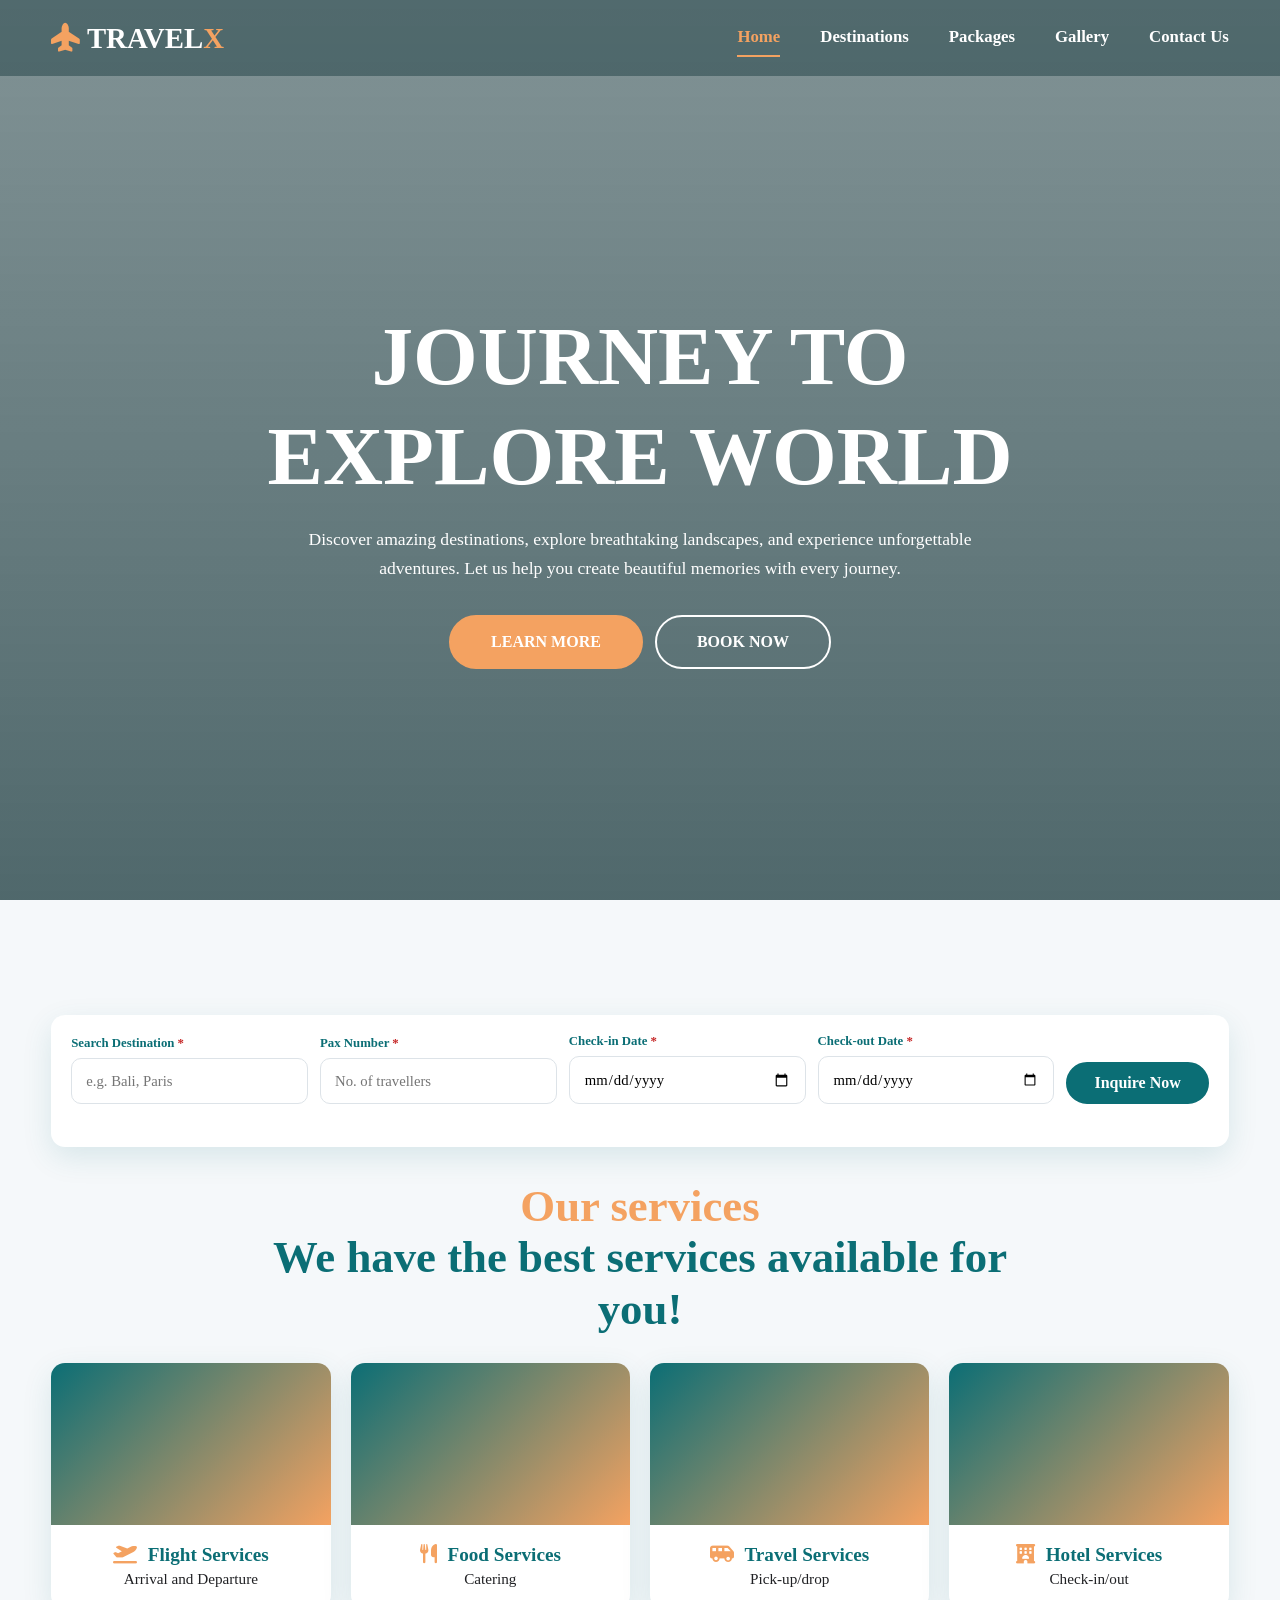
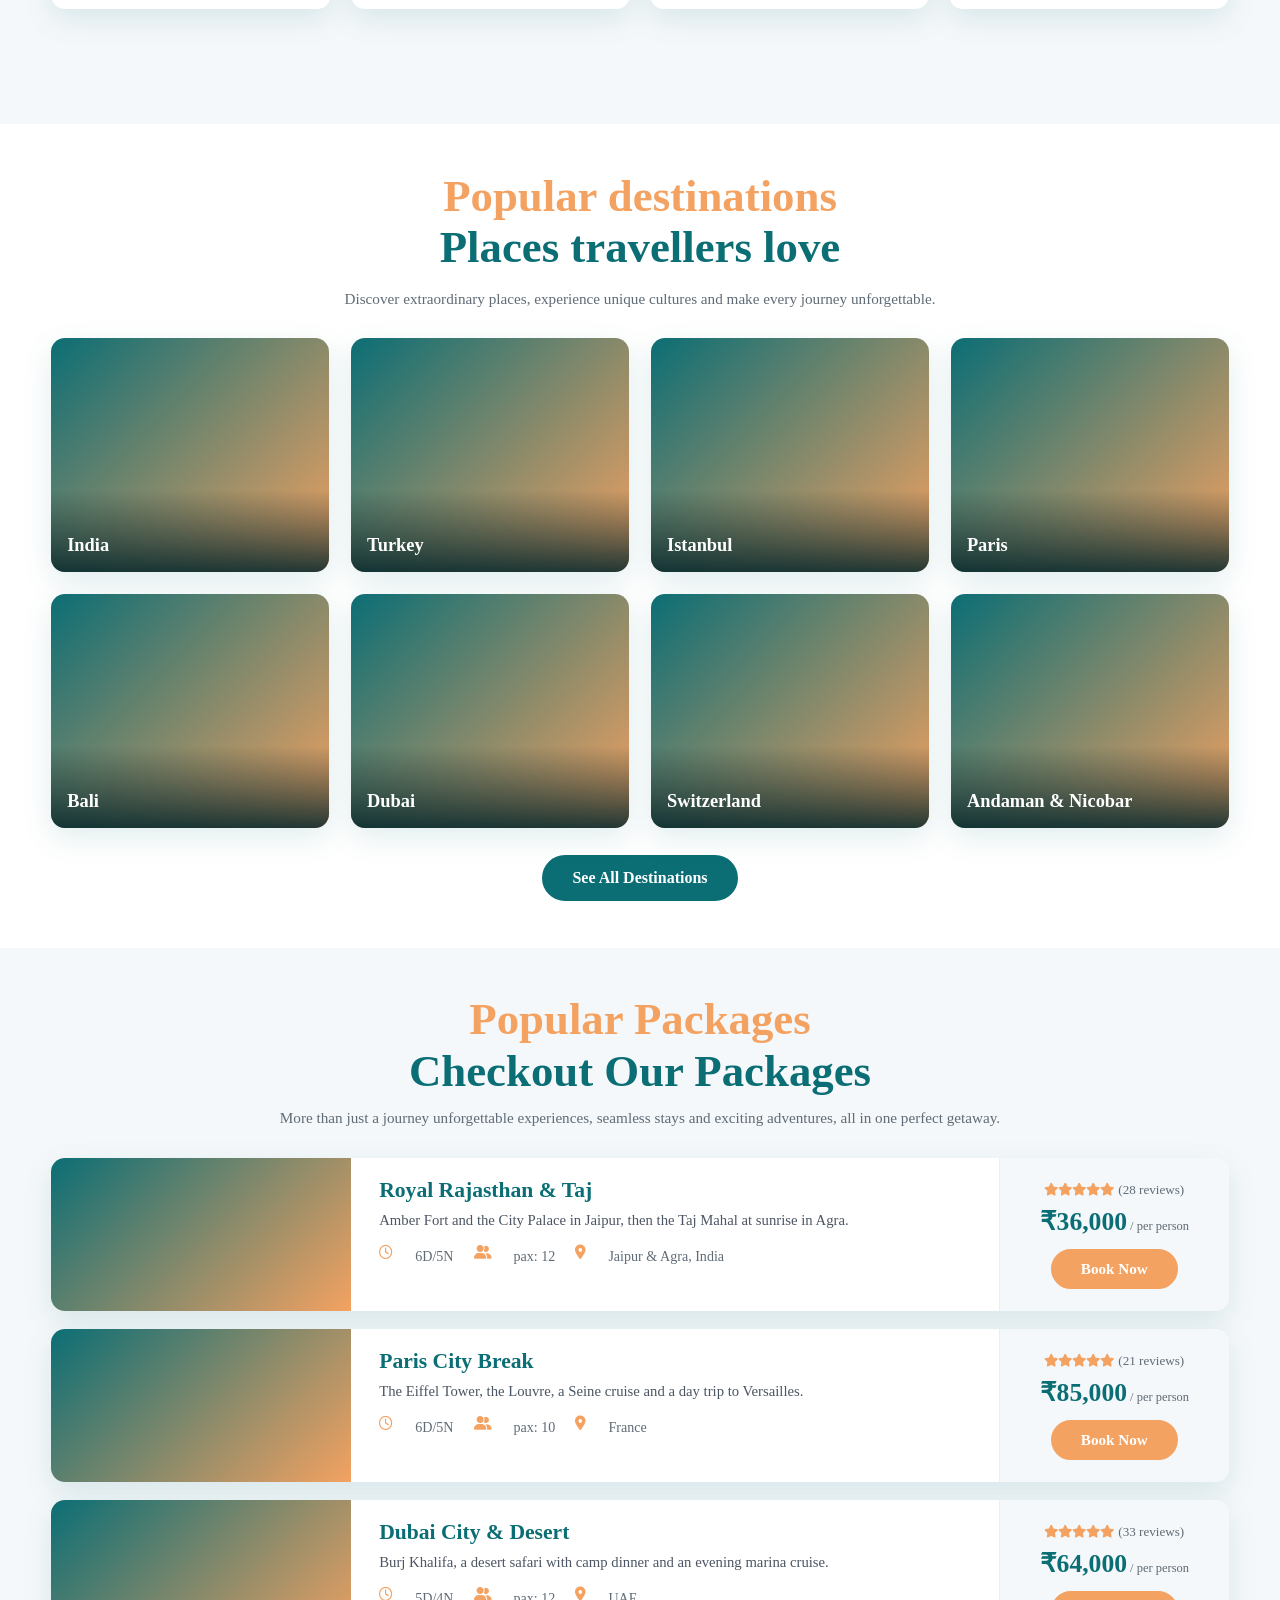
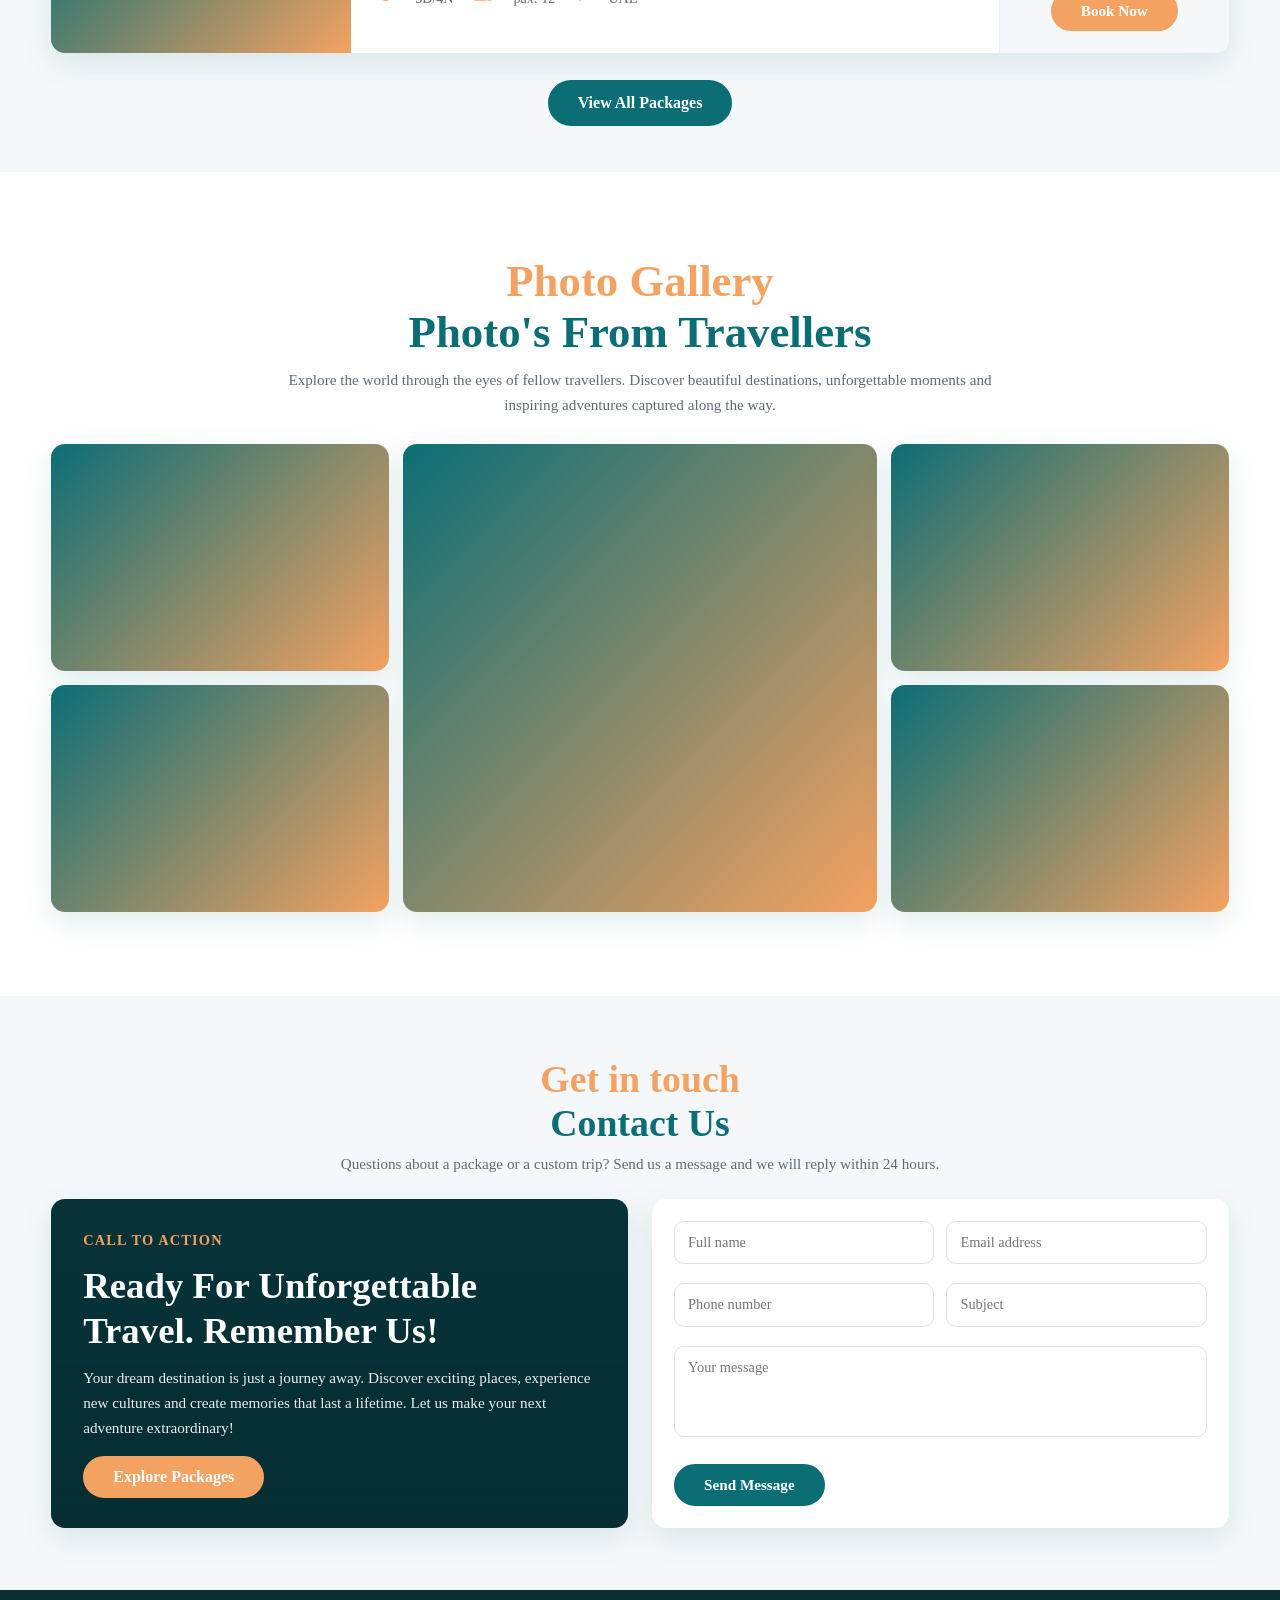
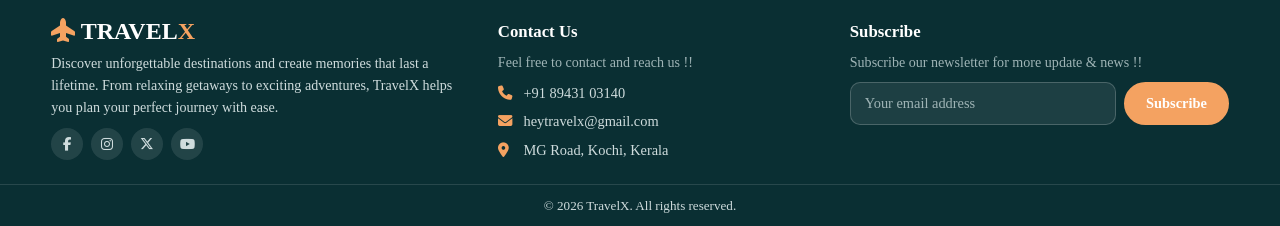
==== commit 19f67ec7: "Update website design and responsive layout" ====
--- a/index.html
+++ b/index.html
@@ -8,7 +8,6 @@
 <link rel="icon" href="data:image/svg+xml,<svg xmlns=%22http://www.w3.org/2000/svg%22 viewBox=%220 0 100 100%22><text y=%22.9em%22 font-size=%2290%22>✈️</text></svg>">
 <link rel="preconnect" href="https://fonts.googleapis.com">
 <link rel="preconnect" href="https://fonts.gstatic.com" crossorigin>
-<link href="https://fonts.googleapis.com/css2?family=Montserrat:wght@600;700;800&family=Poppins:wght@400;500;600&display=swap" rel="stylesheet">
 <link rel="stylesheet" href="https://cdnjs.cloudflare.com/ajax/libs/font-awesome/6.5.1/css/all.min.css">
 <link rel="stylesheet" href="assets/css/style.css">
 </head>
--- a/assets/css/style.css
+++ b/assets/css/style.css
@@ -1,9 +1,10 @@
 /* TravelX shared stylesheet (all pages) */
+/* Font: Times New Roman everywhere (a system font, so nothing to download) */
 :root{--p:#0B6E75;--pd:#0A4F54;--s:#F4A261;--bg:#fff;--t:#202124;--l:#F5F8FA;--r:14px;--sh:0 10px 30px rgba(11,110,117,.12)}
 *{box-sizing:border-box;margin:0;padding:0}
 html{scroll-behavior:smooth}
-body{font-family:'Poppins',sans-serif;color:var(--t);background:var(--bg);line-height:1.65}
-h1,h2,h3{font-family:'Montserrat',sans-serif;font-weight:700;line-height:1.2}
+body{font-family:'Times New Roman',Times,serif;color:var(--t);background:var(--bg);line-height:1.65}
+h1,h2,h3{font-family:'Times New Roman',Times,serif;font-weight:700;line-height:1.2}
 img{max-width:100%;display:block}a{text-decoration:none;color:inherit}ul{list-style:none}
 :focus-visible{outline:3px solid var(--s);outline-offset:2px}
 .container{width:min(1180px,92%);margin:auto}
@@ -14,18 +15,20 @@
 .center{text-align:center;margin-top:40px}
 
 /* Buttons */
-.btn{display:inline-block;padding:12px 28px;border-radius:50px;border:2px solid var(--s);background:var(--s);color:#fff;font:600 1rem 'Poppins',sans-serif;cursor:pointer;transition:.3s}
+.btn{display:inline-block;padding:12px 28px;border-radius:50px;border:2px solid var(--s);background:var(--s);color:#fff;font:600 1rem 'Times New Roman',Times,serif;cursor:pointer;transition:.3s}
 .btn:hover{transform:translateY(-3px);box-shadow:0 8px 20px rgba(244,162,97,.4)}
 .btn.ghost{background:transparent;border-color:#fff}.btn.ghost:hover{background:#fff;color:var(--p)}
 .btn.lg{padding:16px 40px;text-transform:uppercase}
 .btn.pri{background:var(--p);border-color:var(--p)}.btn.pri:hover{box-shadow:0 8px 20px rgba(11,110,117,.35)}
 
-/* Header: one formal row (logo left, menu right), sticky, solid dark teal */
+/* Header: one formal row (logo left, menu right), sticky, solid dark teal.
+   On pages that open with a big photo the navbar is only a light shade at the top and turns solid on scroll
+   (see "Navbar" at the end of this file). */
 #site-header{position:sticky;top:0;z-index:50}
-.header{background:var(--pd);color:#fff;transition:box-shadow .3s}
+.header{background:var(--pd);color:#fff;transition:background-color .35s ease,box-shadow .35s ease}
 .header.solid{box-shadow:0 4px 18px rgba(0,0,0,.25)}
 .nav{display:flex;justify-content:space-between;align-items:center;height:76px}
-.logo{font:800 1.8rem 'Montserrat',sans-serif;text-transform:uppercase;color:#fff}
+.logo{font:800 1.8rem 'Times New Roman',Times,serif;text-transform:uppercase;color:#fff}
 .logo i,.logo span{color:var(--s)}
 #menu{display:flex;gap:40px}
 #menu a{color:#fff;font-weight:600;font-size:1.05rem;padding:4px 0;border-bottom:2px solid transparent;transition:.3s}
@@ -67,7 +70,7 @@
 .enquiry .title{max-width:820px;margin-bottom:clamp(14px,3.5vh,28px)}
 .enquiry .title span{font-size:clamp(.9rem,2vh,1.1rem);font-weight:700}
 .enquiry .title h2{font-size:clamp(1.7rem,5vh,2.7rem);font-weight:800;margin:4px 0 0}
-/* Four service cards in ONE row at every width (selectors prefixed so they beat the .card rules below) */
+/* Four service cards in ONE row on desktop (selectors prefixed so they beat the .card rules below) */
 .enquiry .services{grid-template-columns:repeat(4,1fr);gap:20px}
 .enquiry .services .img{height:clamp(110px,22vh,230px)}
 .enquiry .services .body{padding:18px 14px;text-align:center}
@@ -103,7 +106,7 @@
 
 /* Popular destinations (home): bigger matching headings, smaller subtext, 4x2 image cards */
 #popular .title{max-width:760px}
-#popular .title span,#popular .title h2{display:block;font:800 clamp(2rem,4.5vw,3rem)/1.15 'Montserrat',sans-serif}
+#popular .title span,#popular .title h2{display:block;font:800 clamp(2rem,4.5vw,3rem)/1.15 'Times New Roman',Times,serif}
 #popular .title span{color:var(--s)}
 #popular .title h2{color:var(--p);margin:0 0 12px}
 #popular .title p{font-size:.95rem;color:#5f6b76}
@@ -113,8 +116,8 @@
 .lc:hover img{transform:scale(1.1)}
 .lc.reveal.in:hover{transform:translateY(-8px)}
 .lc span{position:absolute;left:0;right:0;bottom:0;padding:46px 16px 16px;color:#fff;background:linear-gradient(transparent,rgba(5,40,45,.88))}
-.lc b{display:block;font:700 1.15rem 'Montserrat',sans-serif}
-.lc small{display:block;font:500 .85rem 'Poppins',sans-serif;color:var(--s)}
+.lc b{display:block;font:700 1.15rem 'Times New Roman',Times,serif}
+.lc small{display:block;font:500 .85rem 'Times New Roman',Times,serif;color:var(--s)}
 
 #more-wrap{scroll-margin-top:76px}
 #more-wrap .lc{aspect-ratio:4/3}
@@ -132,7 +135,7 @@
 /* Packages: shared by the home page (#featured) and the Packages page (#pk-top).
    Row layout: photo | details | rating + price + Book Now */
 .pk-sec .title{max-width:760px}
-.pk-sec .title span,.pk-sec .title h1,.pk-sec .title h2{display:block;font:800 clamp(2rem,4.5vw,3rem)/1.15 'Montserrat',sans-serif}
+.pk-sec .title span,.pk-sec .title h1,.pk-sec .title h2{display:block;font:800 clamp(2rem,4.5vw,3rem)/1.15 'Times New Roman',Times,serif}
 .pk-sec .title span{color:var(--s)}
 .pk-sec .title h1,.pk-sec .title h2{color:var(--p);margin:0 0 12px}
 .pk-sec .title p{font-size:.95rem;color:#5f6b76}
@@ -207,7 +210,7 @@
 .stat{background:rgba(255,255,255,.1);border:1px solid rgba(255,255,255,.22);border-radius:var(--r);padding:32px 20px;text-align:center}
 .stat i{font-size:2rem;color:var(--s)}
 .stat small{display:block;margin:8px 0 4px;opacity:.85}
-.stat b{display:block;font:800 1.7rem 'Montserrat',sans-serif}
+.stat b{display:block;font:800 1.7rem 'Times New Roman',Times,serif}
 #related .lc{aspect-ratio:4/3}
 @media(max-width:700px){.stat-row{grid-template-columns:1fr}.d-hero .btn+.btn{margin:12px 0 0}.d-stats{padding:60px 0}}
 
@@ -225,7 +228,7 @@
 .split{display:grid;grid-template-columns:1fr 1fr;gap:50px;align-items:center}
 .split>img{border-radius:var(--r);box-shadow:var(--sh)}.split h2{color:var(--p);font-size:2.2rem;margin-bottom:14px}.split p{margin-bottom:12px}
 .stats{background:var(--p);color:#fff;text-align:center;padding:60px 0}
-.stats b{display:block;font:700 2.8rem 'Montserrat',serif;color:var(--s)}
+.stats b{display:block;font:700 2.8rem 'Times New Roman',Times,serif;color:var(--s)}
 .team .img{height:290px}.team .body{text-align:center}.team small{color:#5f6b76}
 
 /* Gallery & lightbox */
@@ -253,9 +256,23 @@
 .ok{display:none;background:#e6f6ee;color:#146c43;padding:14px;border-radius:10px;margin-top:12px}
 .map{width:100%;height:380px;border:0;border-radius:var(--r);margin-top:40px}
 
-/* Services row shrinks on smaller screens but never wraps */
-@media(max-width:860px){.enquiry .services{gap:10px}.enquiry .services .img{height:90px}.enquiry .services .body{padding:10px 6px}.enquiry .services h3{font-size:.9rem}.enquiry .services p{font-size:.78rem}}
-@media(max-width:520px){.enquiry .services{gap:6px}.enquiry .services .img{display:none}.enquiry .services .body{padding:14px 4px}.enquiry .services h3{font-size:.76rem}.enquiry .services h3 i{display:block;margin:0 0 6px;font-size:1.4rem}.enquiry .services p{font-size:.68rem}}
+/* Services: 4 columns on desktop, 2 x 2 cards on tablet and phone (photos stay visible) */
+@media(max-width:860px){
+ .enquiry .services{grid-template-columns:repeat(2,1fr);gap:14px}
+ .enquiry .services .img{display:block;height:clamp(90px,22vw,150px)}
+ .enquiry .services .body{padding:14px 10px}
+ .enquiry .services h3{font-size:1.05rem}
+ .enquiry .services p{font-size:.88rem}
+}
+@media(max-width:520px){
+ .enquiry{padding:28px 0}
+ .enquiry .services{gap:10px}
+ .enquiry .services .img{height:100px}
+ .enquiry .services .body{padding:12px 8px}
+ .enquiry .services h3{font-size:.95rem}
+ .enquiry .services h3 i{display:inline;margin:0 6px 0 0;font-size:inherit}
+ .enquiry .services p{font-size:.8rem}
+}
 
 /* Footer */
 .footer{background:#0a2f33;color:#cfdcdd;padding:70px 0 0}
@@ -292,7 +309,7 @@
 
 /* ===== Packages upgrade ===== */
 /* Exact ₹ rendering: fonts with a real rupee glyph first */
-.price{font-family:'Poppins','Noto Sans','Segoe UI',Arial,sans-serif}
+.price{font-family:'Times New Roman',Times,'Noto Serif','Segoe UI',serif}
 
 /* Packages: keep heading + 3 cards + button in one window on short screens */
 @media(min-width:1001px) and (max-height:760px){
@@ -304,7 +321,7 @@
 /* ===== Unified section headings + home gallery (5-image mosaic) ===== */
 .enquiry .title,#popular .title,#home-gallery .title{max-width:760px}
 .enquiry .title span,.enquiry .title h2,
-#home-gallery .title span,#home-gallery .title h2{display:block;font:800 clamp(2rem,4.5vw,3rem)/1.15 'Montserrat',sans-serif}
+#home-gallery .title span,#home-gallery .title h2{display:block;font:800 clamp(2rem,4.5vw,3rem)/1.15 'Times New Roman',Times,serif}
 .enquiry .title span,#home-gallery .title span{color:var(--s)}
 .enquiry .title h2,#home-gallery .title h2{color:var(--p);margin:0 0 12px}
 #home-gallery .title p{font-size:.95rem;color:#5f6b76}
@@ -348,7 +365,7 @@
 /* ===== Home Contact Us section ===== */
 #popular,#contact,#home{scroll-margin-top:76px}
 #contact .title{max-width:760px}
-#contact .title span,#contact .title h2{display:block;font:800 clamp(2rem,4.5vw,3rem)/1.15 'Montserrat',sans-serif}
+#contact .title span,#contact .title h2{display:block;font:800 clamp(2rem,4.5vw,3rem)/1.15 'Times New Roman',Times,serif}
 #contact .title span{color:var(--s)}
 #contact .title h2{color:var(--p);margin:0 0 12px}
 #contact .title p{font-size:.95rem;color:#5f6b76}
@@ -407,4 +424,23 @@
 .footer .msg{min-height:1.2em;margin-top:6px;color:var(--s);font-size:.82rem}
 .footer .copy{margin-top:16px;padding:10px 0;font-size:.82rem}
 @media(max-width:860px){.fgrid3{grid-template-columns:1fr 1fr}.fgrid3>div:first-child{grid-column:1/-1}}
-@media(max-width:520px){.fgrid3{grid-template-columns:1fr}.f-news{flex-direction:column}}+@media(max-width:520px){.fgrid3{grid-template-columns:1fr}.f-news{flex-direction:column}}
+
+/* ===== Navbar: light shade at the top, solid colour after scrolling ===== */
+/* script.js adds the class "nav-over" to <body> on pages that open with a big photo
+   (Home, About, Contact, Gallery, destination details). Destinations and Packages keep the solid navbar. */
+.nav-over #site-header{position:fixed;top:0;left:0;right:0}
+.nav-over .header{background:rgba(5,40,45,.38)}   /* just a shade */
+.nav-over .header.solid{background:var(--pd)}      /* solid colour once you scroll */
+/* the photo now starts at the very top, behind the navbar, so add the navbar height back as padding */
+.nav-over .hero{min-height:100vh;min-height:100svh;padding-top:calc(70px + 76px)}
+.nav-over .banner{padding-top:calc(90px + 76px)}
+@media(max-width:860px){.nav-over .banner{padding-top:calc(70px + 76px)}}
+
+/* Dim layer behind the open mobile menu (tap it to close the menu) */
+.menu-backdrop{position:fixed;inset:0;z-index:45;background:rgba(5,40,45,.55);opacity:0;visibility:hidden;transition:opacity .3s,visibility .3s}
+.menu-backdrop.show{opacity:1;visibility:visible}
+@media(min-width:861px){.menu-backdrop{display:none}}
+
+/* Services heading on small phones (placed last so it beats the unified heading rule above) */
+@media(max-width:520px){.enquiry .title span,.enquiry .title h2{font-size:1.6rem}}
